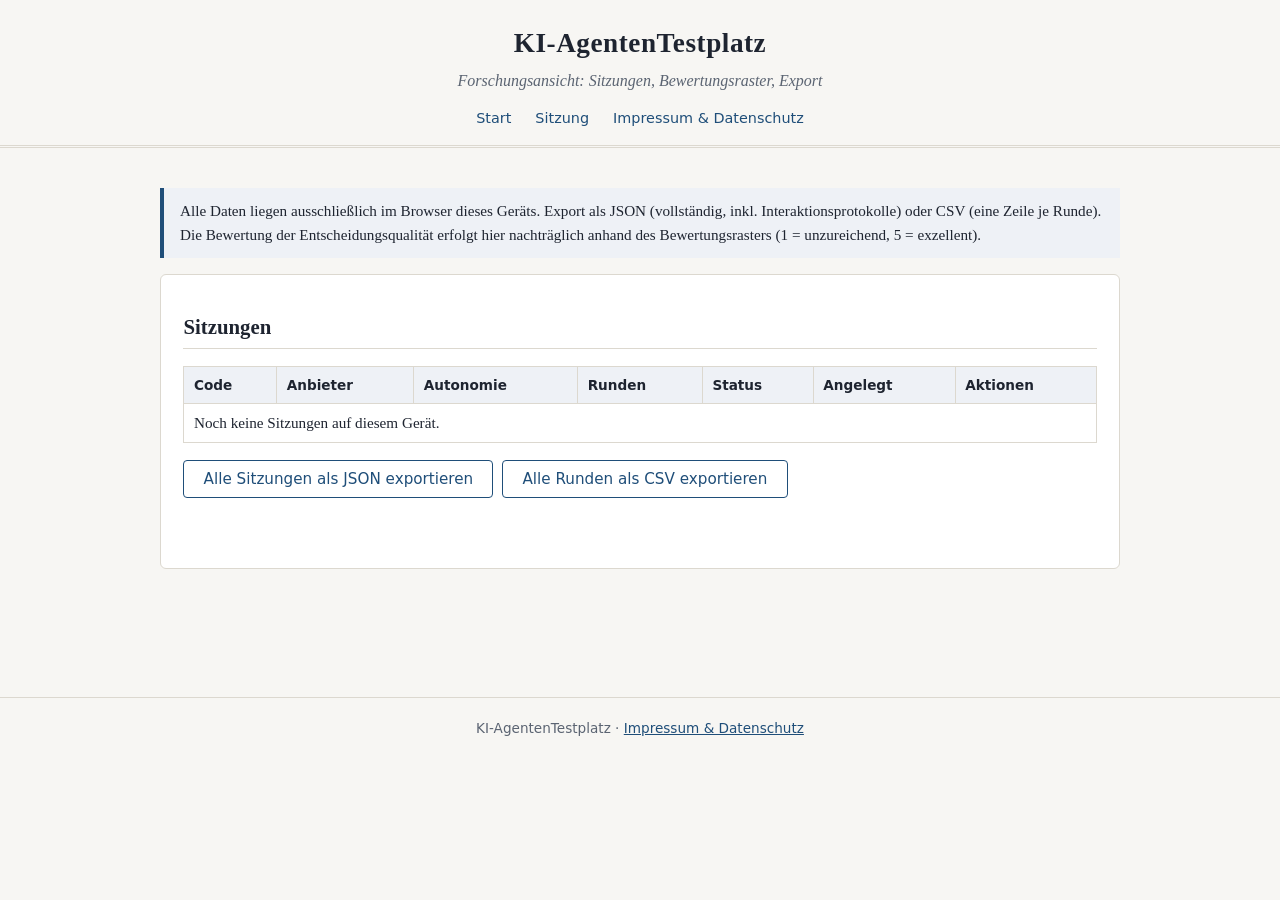
==== admin.html @ 7c327b58 "Agentische Testbench: MVRP-Erstfassung (Module 0-6) Umsetzung des Arbeitspapiers "Experimentelle Unt" ====
<!DOCTYPE html>
<html lang="de">
<head>
  <meta charset="utf-8">
  <meta name="viewport" content="width=device-width, initial-scale=1">
  <title>Forschungsansicht — KI-AgentenTestplatz</title>
  <link rel="stylesheet" href="css/style.css">
</head>
<body>
  <header class="site">
    <h1>KI-AgentenTestplatz</h1>
    <div class="untertitel">Forschungsansicht: Sitzungen, Bewertungsraster, Export</div>
    <nav class="haupt">
      <a href="index.html">Start</a>
      <a href="study.html">Sitzung</a>
      <a href="legal.html">Impressum &amp; Datenschutz</a>
    </nav>
  </header>

  <main>
    <div class="hinweis">
      Alle Daten liegen ausschließlich im Browser dieses Geräts. Export als JSON
      (vollständig, inkl. Interaktionsprotokolle) oder CSV (eine Zeile je Runde).
      Die Bewertung der Entscheidungsqualität erfolgt hier nachträglich anhand des
      Bewertungsrasters (1&nbsp;=&nbsp;unzureichend, 5&nbsp;=&nbsp;exzellent).
    </div>

    <section class="panel">
      <h2>Sitzungen</h2>
      <table id="sessionTabelle">
        <thead>
          <tr><th>Code</th><th>Anbieter</th><th>Autonomie</th><th>Runden</th><th>Status</th><th>Angelegt</th><th>Aktionen</th></tr>
        </thead>
        <tbody></tbody>
      </table>
      <button id="btnExportAllJson" class="sekundaer">Alle Sitzungen als JSON exportieren</button>
      <button id="btnExportAllCsv" class="sekundaer">Alle Runden als CSV exportieren</button>
      <p class="status" id="listStatus"></p>
    </section>

    <section id="detail" class="verborgen">
      <h2 id="detailTitel"></h2>
      <div id="detailInhalt"></div>
    </section>
  </main>

  <footer class="site">
    KI-AgentenTestplatz · <a href="legal.html">Impressum &amp; Datenschutz</a>
  </footer>

  <script src="js/tasks-data.js"></script>
  <script src="js/store.js"></script>
  <script src="js/engine.js"></script>
  <script src="js/surveys.js"></script>
  <script src="js/admin.js"></script>
</body>
</html>
---- css/style.css ----
/* KI-AgentenTestplatz — Gestaltung. Systemschriften, keine Fremdressourcen. */

:root {
  --bg: #f7f6f3;
  --panel: #ffffff;
  --ink: #1e2430;
  --muted: #5b6472;
  --line: #dcd8cf;
  --accent: #1f4e79;
  --accent-ink: #ffffff;
  --soft: #eef1f6;
  --good: #2e6e46;
  --warn: #9a6b1f;
  --bad: #a13a2f;
  --agent: #f0ede5;
  --human: #e3ecf5;
}

@media (prefers-color-scheme: dark) {
  :root {
    --bg: #16181d;
    --panel: #1f232b;
    --ink: #e8e6e1;
    --muted: #a3a89f;
    --line: #363b45;
    --accent: #7aa7d4;
    --accent-ink: #10141a;
    --soft: #262b34;
    --agent: #2a2e28;
    --human: #232c36;
  }
}

* { box-sizing: border-box; }

body {
  margin: 0;
  background: var(--bg);
  color: var(--ink);
  font-family: Georgia, "Times New Roman", serif;
  line-height: 1.55;
  font-size: 16px;
}

header.site {
  border-bottom: 3px double var(--line);
  padding: 1.4rem 1rem 1rem;
  text-align: center;
}

header.site h1 {
  margin: 0;
  font-size: 1.7rem;
  letter-spacing: 0.02em;
}

header.site .untertitel {
  color: var(--muted);
  font-style: italic;
  margin-top: 0.3rem;
}

nav.haupt {
  display: flex;
  justify-content: center;
  gap: 1.5rem;
  flex-wrap: wrap;
  margin-top: 0.8rem;
  font-family: system-ui, -apple-system, "Segoe UI", sans-serif;
  font-size: 0.9rem;
}

nav.haupt a { color: var(--accent); text-decoration: none; }
nav.haupt a:hover { text-decoration: underline; }

main {
  max-width: 62rem;
  margin: 0 auto;
  padding: 1.5rem 1rem 4rem;
}

h2 { font-size: 1.3rem; border-bottom: 1px solid var(--line); padding-bottom: 0.3rem; }
h3 { font-size: 1.1rem; }

.panel {
  background: var(--panel);
  border: 1px solid var(--line);
  border-radius: 6px;
  padding: 1.2rem 1.4rem;
  margin: 1rem 0;
}

.hinweis {
  background: var(--soft);
  border-left: 4px solid var(--accent);
  padding: 0.7rem 1rem;
  margin: 1rem 0;
  font-size: 0.95rem;
}

.warnung { border-left-color: var(--warn); }

table { border-collapse: collapse; width: 100%; margin: 0.8rem 0; }
th, td { border: 1px solid var(--line); padding: 0.45rem 0.6rem; text-align: left; vertical-align: top; }
th { background: var(--soft); font-family: system-ui, sans-serif; font-size: 0.85rem; }
td { font-size: 0.95rem; }

label { display: block; margin: 0.6rem 0 0.2rem; font-family: system-ui, sans-serif; font-size: 0.9rem; }

input[type="text"], input[type="number"], select, textarea {
  width: 100%;
  padding: 0.5rem 0.6rem;
  border: 1px solid var(--line);
  border-radius: 4px;
  background: var(--panel);
  color: var(--ink);
  font-family: inherit;
  font-size: 0.95rem;
}

textarea { min-height: 8rem; resize: vertical; }

button {
  font-family: system-ui, sans-serif;
  font-size: 0.95rem;
  padding: 0.55rem 1.2rem;
  border: 1px solid var(--accent);
  border-radius: 4px;
  background: var(--accent);
  color: var(--accent-ink);
  cursor: pointer;
  margin: 0.3rem 0.3rem 0.3rem 0;
}

button:hover { filter: brightness(1.1); }
button:disabled { opacity: 0.5; cursor: default; }

button.sekundaer {
  background: transparent;
  color: var(--accent);
}

button.gefahr { background: var(--bad); border-color: var(--bad); color: #fff; }

.kpi-leiste {
  display: flex;
  gap: 1rem;
  flex-wrap: wrap;
  font-family: system-ui, sans-serif;
  font-size: 0.9rem;
}

.kpi {
  background: var(--soft);
  border: 1px solid var(--line);
  border-radius: 4px;
  padding: 0.4rem 0.9rem;
}

.kpi b { font-size: 1.1rem; }

.meta-leiste {
  font-family: system-ui, sans-serif;
  font-size: 0.85rem;
  color: var(--muted);
  display: flex;
  gap: 1.2rem;
  flex-wrap: wrap;
  margin-bottom: 0.6rem;
}

/* Chat */
.chatlog {
  border: 1px solid var(--line);
  border-radius: 6px;
  background: var(--panel);
  max-height: 26rem;
  overflow-y: auto;
  padding: 0.8rem;
  margin: 0.8rem 0;
}

.msg {
  margin: 0.5rem 0;
  padding: 0.6rem 0.9rem;
  border-radius: 6px;
  white-space: pre-wrap;
  font-size: 0.95rem;
}

.msg.human { background: var(--human); margin-left: 2rem; }
.msg.agent { background: var(--agent); margin-right: 2rem; }

.msg .wer {
  font-family: system-ui, sans-serif;
  font-size: 0.75rem;
  color: var(--muted);
  display: block;
  margin-bottom: 0.25rem;
}

.chat-steuer { display: flex; gap: 0.5rem; align-items: flex-end; flex-wrap: wrap; }
.chat-steuer textarea { flex: 1 1 20rem; min-height: 4rem; }
.chat-steuer .rollenwahl { flex: 0 0 auto; }

.status {
  font-family: system-ui, sans-serif;
  font-size: 0.85rem;
  color: var(--muted);
  min-height: 1.2rem;
}

.fehler { color: var(--bad); }
.erfolg { color: var(--good); }

/* Fragebögen */
.likert { display: flex; gap: 0.7rem; align-items: center; flex-wrap: wrap; margin: 0.2rem 0 0.8rem; font-family: system-ui, sans-serif; font-size: 0.85rem; }
.likert label { display: inline-flex; align-items: center; gap: 0.25rem; margin: 0; }
.frage { margin-top: 0.9rem; }
.frage .text { font-size: 0.98rem; }

input[type="range"] { width: 100%; }
.range-wert { font-family: system-ui, sans-serif; font-size: 0.85rem; color: var(--muted); }

/* Karten auf der Startseite */
.karten { display: grid; grid-template-columns: repeat(auto-fit, minmax(16rem, 1fr)); gap: 1rem; }
.karte { background: var(--panel); border: 1px solid var(--line); border-radius: 6px; padding: 1rem 1.2rem; }
.karte h3 { margin-top: 0; }
.karte .tag { font-family: system-ui, sans-serif; font-size: 0.75rem; color: var(--muted); text-transform: uppercase; letter-spacing: 0.05em; }

footer.site {
  border-top: 1px solid var(--line);
  margin-top: 3rem;
  padding: 1.2rem 1rem 2rem;
  text-align: center;
  font-size: 0.85rem;
  color: var(--muted);
  font-family: system-ui, sans-serif;
}

footer.site a { color: var(--accent); }

.verborgen { display: none !important; }

.fortschritt {
  font-family: system-ui, sans-serif;
  font-size: 0.85rem;
  color: var(--muted);
  text-align: right;
}

@media (max-width: 480px) {
  .msg.human { margin-left: 0.5rem; }
  .msg.agent { margin-right: 0.5rem; }
}
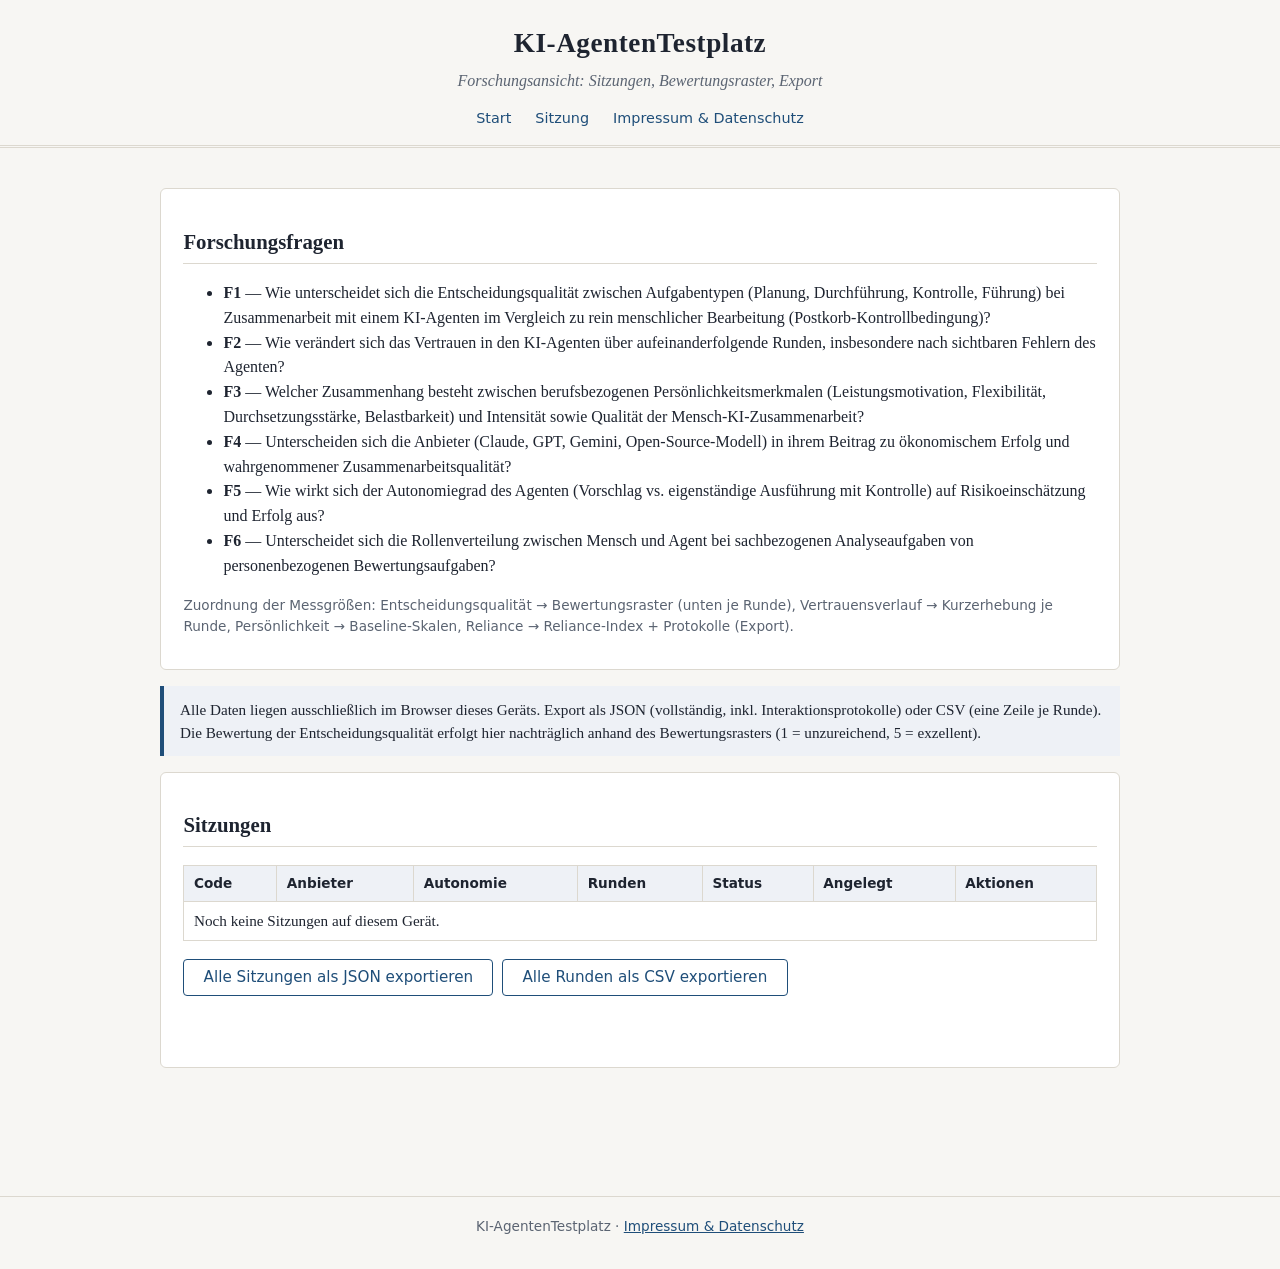
==== commit 3319755f: "Volltext-Module, Forschungsfragen in Forschungsansicht, Open-Source-Option, Postkorb-Kontrollbedingu" ====
--- a/admin.html
+++ b/admin.html
@@ -18,6 +18,30 @@
   </header>
 
   <main>
+    <section class="panel">
+      <h2>Forschungsfragen</h2>
+      <ul>
+        <li><strong>F1</strong> — Wie unterscheidet sich die Entscheidungsqualität zwischen
+          Aufgabentypen (Planung, Durchführung, Kontrolle, Führung) bei Zusammenarbeit mit einem
+          KI-Agenten im Vergleich zu rein menschlicher Bearbeitung (Postkorb-Kontrollbedingung)?</li>
+        <li><strong>F2</strong> — Wie verändert sich das Vertrauen in den KI-Agenten über
+          aufeinanderfolgende Runden, insbesondere nach sichtbaren Fehlern des Agenten?</li>
+        <li><strong>F3</strong> — Welcher Zusammenhang besteht zwischen berufsbezogenen
+          Persönlichkeitsmerkmalen (Leistungsmotivation, Flexibilität, Durchsetzungsstärke,
+          Belastbarkeit) und Intensität sowie Qualität der Mensch-KI-Zusammenarbeit?</li>
+        <li><strong>F4</strong> — Unterscheiden sich die Anbieter (Claude, GPT, Gemini,
+          Open-Source-Modell) in ihrem Beitrag zu ökonomischem Erfolg und wahrgenommener
+          Zusammenarbeitsqualität?</li>
+        <li><strong>F5</strong> — Wie wirkt sich der Autonomiegrad des Agenten (Vorschlag vs.
+          eigenständige Ausführung mit Kontrolle) auf Risikoeinschätzung und Erfolg aus?</li>
+        <li><strong>F6</strong> — Unterscheidet sich die Rollenverteilung zwischen Mensch und
+          Agent bei sachbezogenen Analyseaufgaben von personenbezogenen Bewertungsaufgaben?</li>
+      </ul>
+      <p class="status">Zuordnung der Messgrößen: Entscheidungsqualität → Bewertungsraster
+        (unten je Runde), Vertrauensverlauf → Kurzerhebung je Runde, Persönlichkeit →
+        Baseline-Skalen, Reliance → Reliance-Index + Protokolle (Export).</p>
+    </section>
+
     <div class="hinweis">
       Alle Daten liegen ausschließlich im Browser dieses Geräts. Export als JSON
       (vollständig, inkl. Interaktionsprotokolle) oder CSV (eine Zeile je Runde).
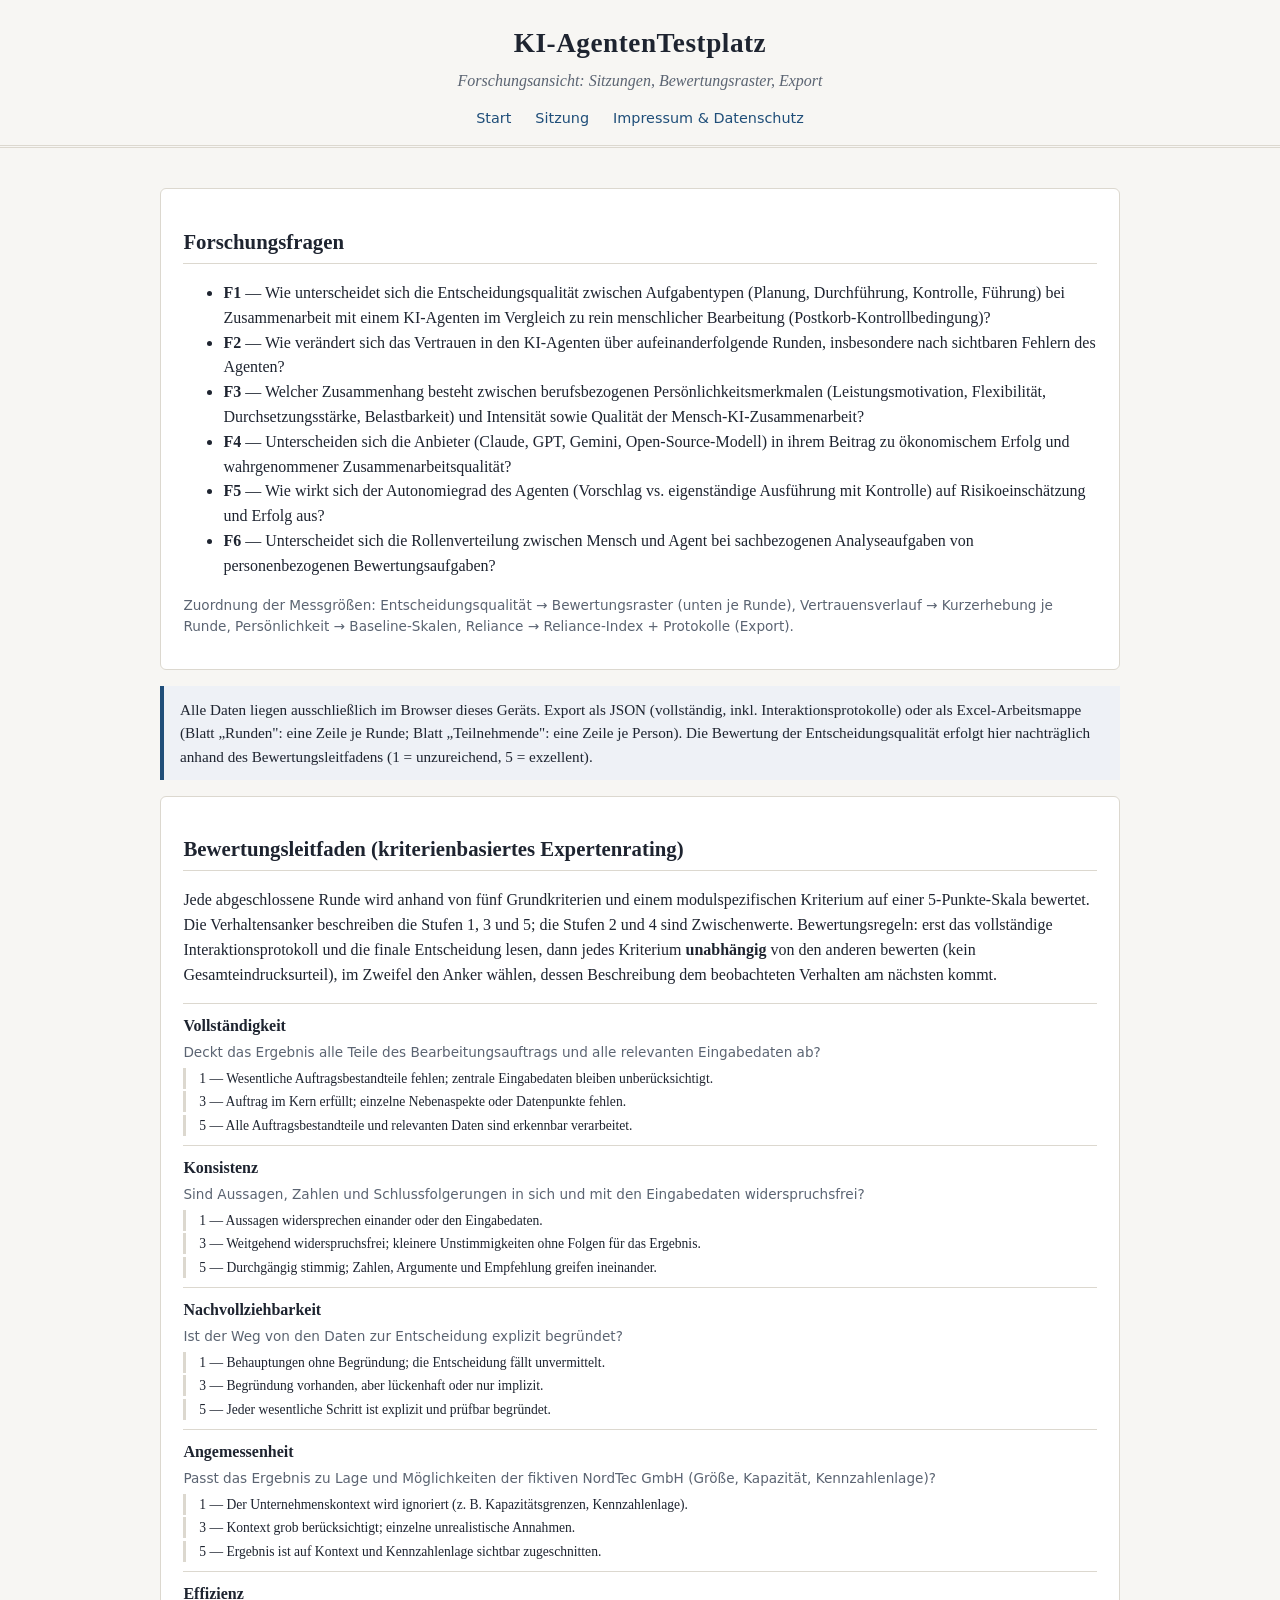
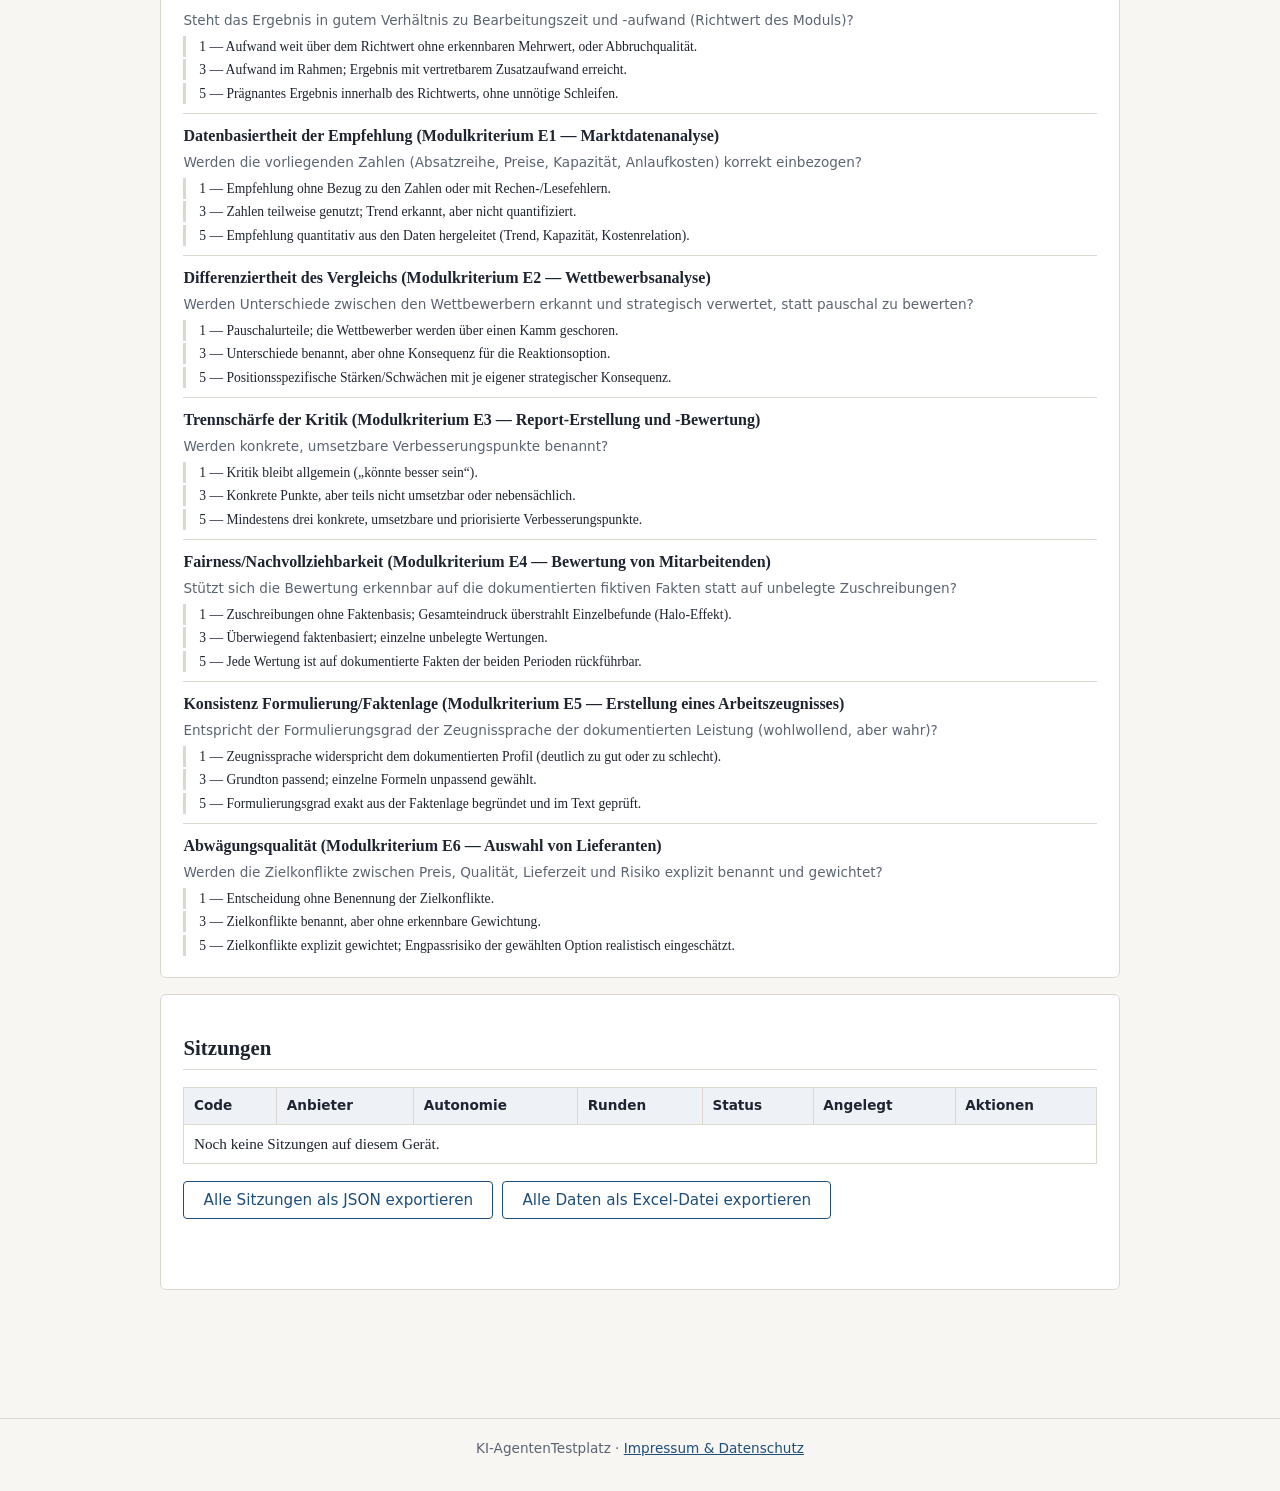
==== commit 96d457e7: "Excel-Export statt CSV; verhaltensverankerter Bewertungsleitfaden - js/xlsx-export.js: abhaengigkeit" ====
--- a/admin.html
+++ b/admin.html
@@ -44,10 +44,23 @@
 
     <div class="hinweis">
       Alle Daten liegen ausschließlich im Browser dieses Geräts. Export als JSON
-      (vollständig, inkl. Interaktionsprotokolle) oder CSV (eine Zeile je Runde).
+      (vollständig, inkl. Interaktionsprotokolle) oder als Excel-Arbeitsmappe
+      (Blatt „Runden": eine Zeile je Runde; Blatt „Teilnehmende": eine Zeile je Person).
       Die Bewertung der Entscheidungsqualität erfolgt hier nachträglich anhand des
-      Bewertungsrasters (1&nbsp;=&nbsp;unzureichend, 5&nbsp;=&nbsp;exzellent).
+      Bewertungsleitfadens (1&nbsp;=&nbsp;unzureichend, 5&nbsp;=&nbsp;exzellent).
     </div>
+
+    <section class="panel">
+      <h2>Bewertungsleitfaden (kriterienbasiertes Expertenrating)</h2>
+      <p>Jede abgeschlossene Runde wird anhand von fünf Grundkriterien und einem
+        modulspezifischen Kriterium auf einer 5-Punkte-Skala bewertet. Die
+        Verhaltensanker beschreiben die Stufen 1, 3 und 5; die Stufen 2 und 4 sind
+        Zwischenwerte. Bewertungsregeln: erst das vollständige Interaktionsprotokoll
+        und die finale Entscheidung lesen, dann jedes Kriterium <strong>unabhängig</strong>
+        von den anderen bewerten (kein Gesamteindrucksurteil), im Zweifel den Anker
+        wählen, dessen Beschreibung dem beobachteten Verhalten am nächsten kommt.</p>
+      <div id="leitfaden"></div>
+    </section>
 
     <section class="panel">
       <h2>Sitzungen</h2>
@@ -58,7 +71,7 @@
         <tbody></tbody>
       </table>
       <button id="btnExportAllJson" class="sekundaer">Alle Sitzungen als JSON exportieren</button>
-      <button id="btnExportAllCsv" class="sekundaer">Alle Runden als CSV exportieren</button>
+      <button id="btnExportAllXlsx" class="sekundaer">Alle Daten als Excel-Datei exportieren</button>
       <p class="status" id="listStatus"></p>
     </section>
 
@@ -76,6 +89,7 @@
   <script src="js/store.js"></script>
   <script src="js/engine.js"></script>
   <script src="js/surveys.js"></script>
+  <script src="js/xlsx-export.js"></script>
   <script src="js/admin.js"></script>
 </body>
 </html>
--- a/css/style.css
+++ b/css/style.css
@@ -242,6 +242,27 @@
 
 .verborgen { display: none !important; }
 
+/* Bewertungsleitfaden / kriterienbasiertes Rating */
+.kriterium {
+  border-top: 1px solid var(--line);
+  padding-top: 0.6rem;
+  margin-top: 0.6rem;
+}
+.kriterium h3 { margin: 0 0 0.2rem; font-size: 1rem; }
+.krit-def {
+  font-family: system-ui, sans-serif;
+  font-size: 0.85rem;
+  color: var(--muted);
+  margin: 0.1rem 0 0.3rem;
+}
+.krit-anker {
+  font-size: 0.85rem;
+  margin: 0.15rem 0;
+  padding-left: 0.8rem;
+  border-left: 3px solid var(--line);
+}
+.kriterium select { max-width: 8rem; }
+
 .fortschritt {
   font-family: system-ui, sans-serif;
   font-size: 0.85rem;
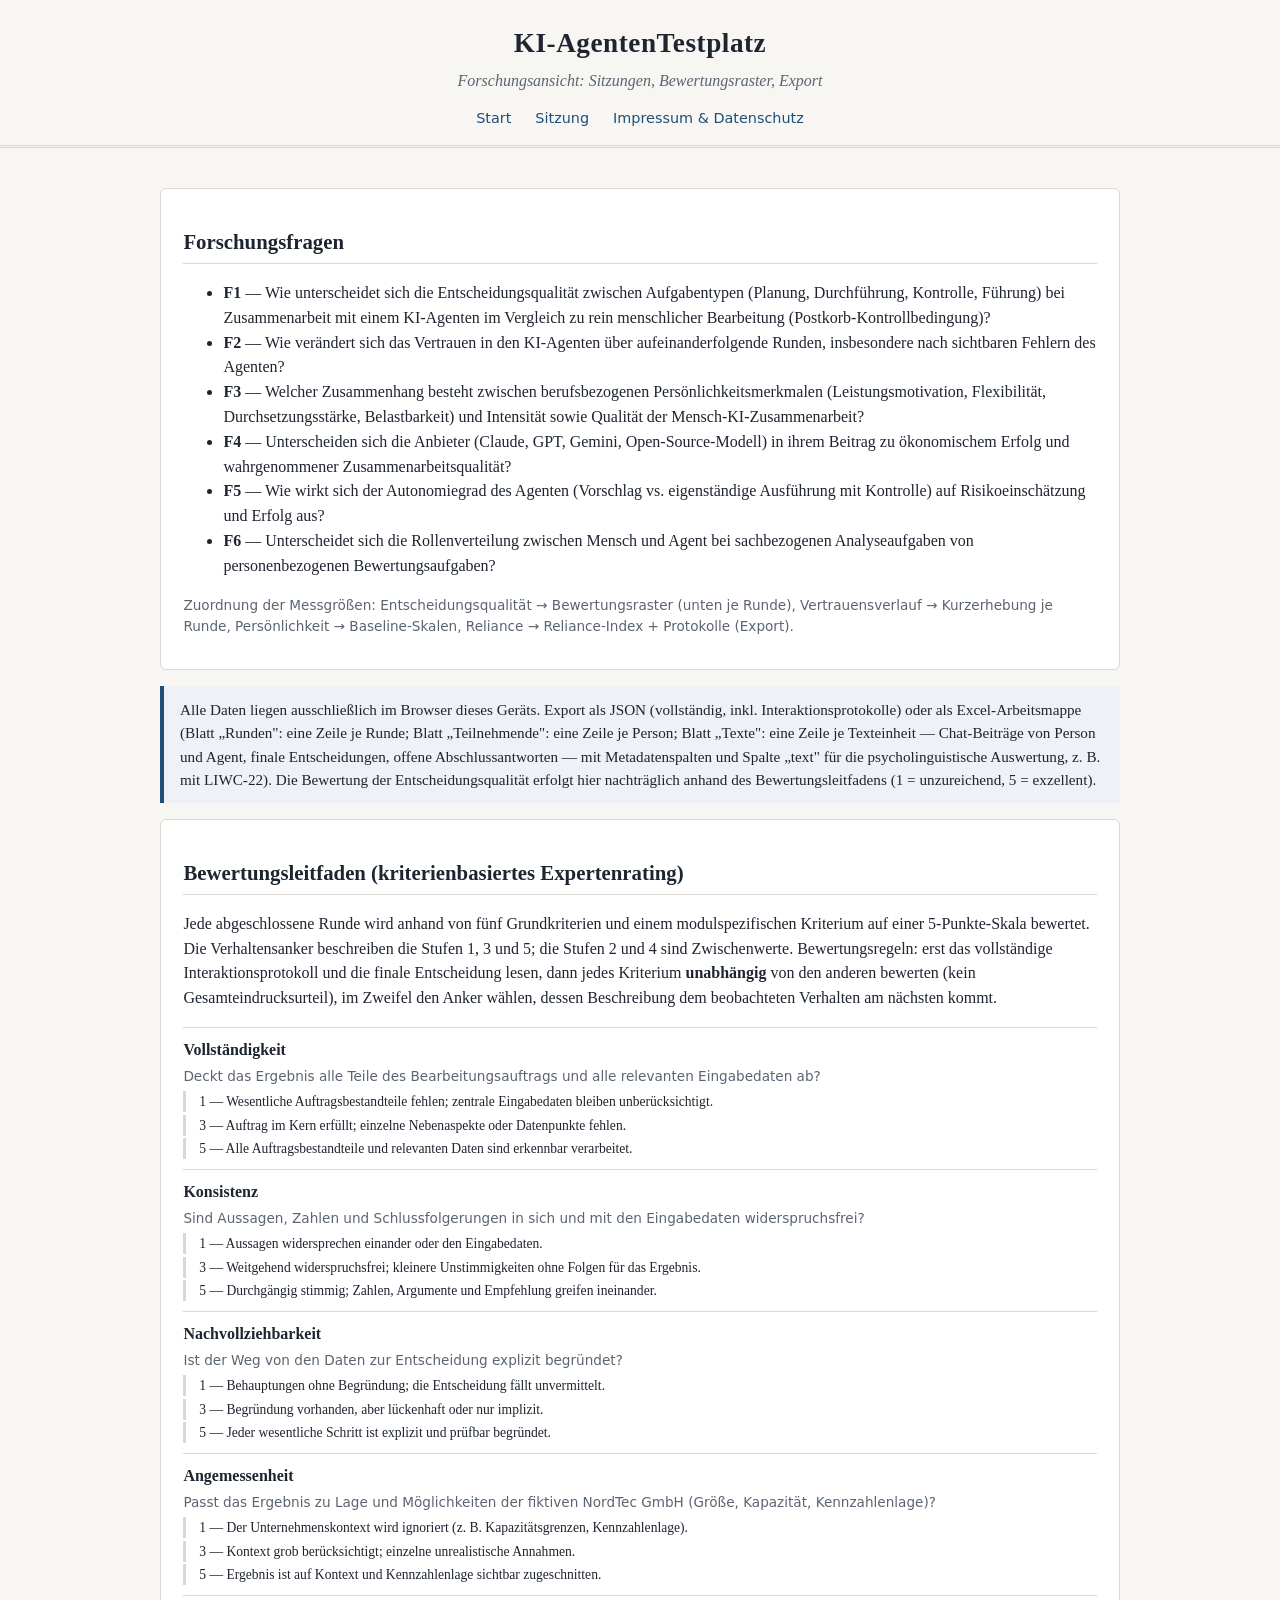
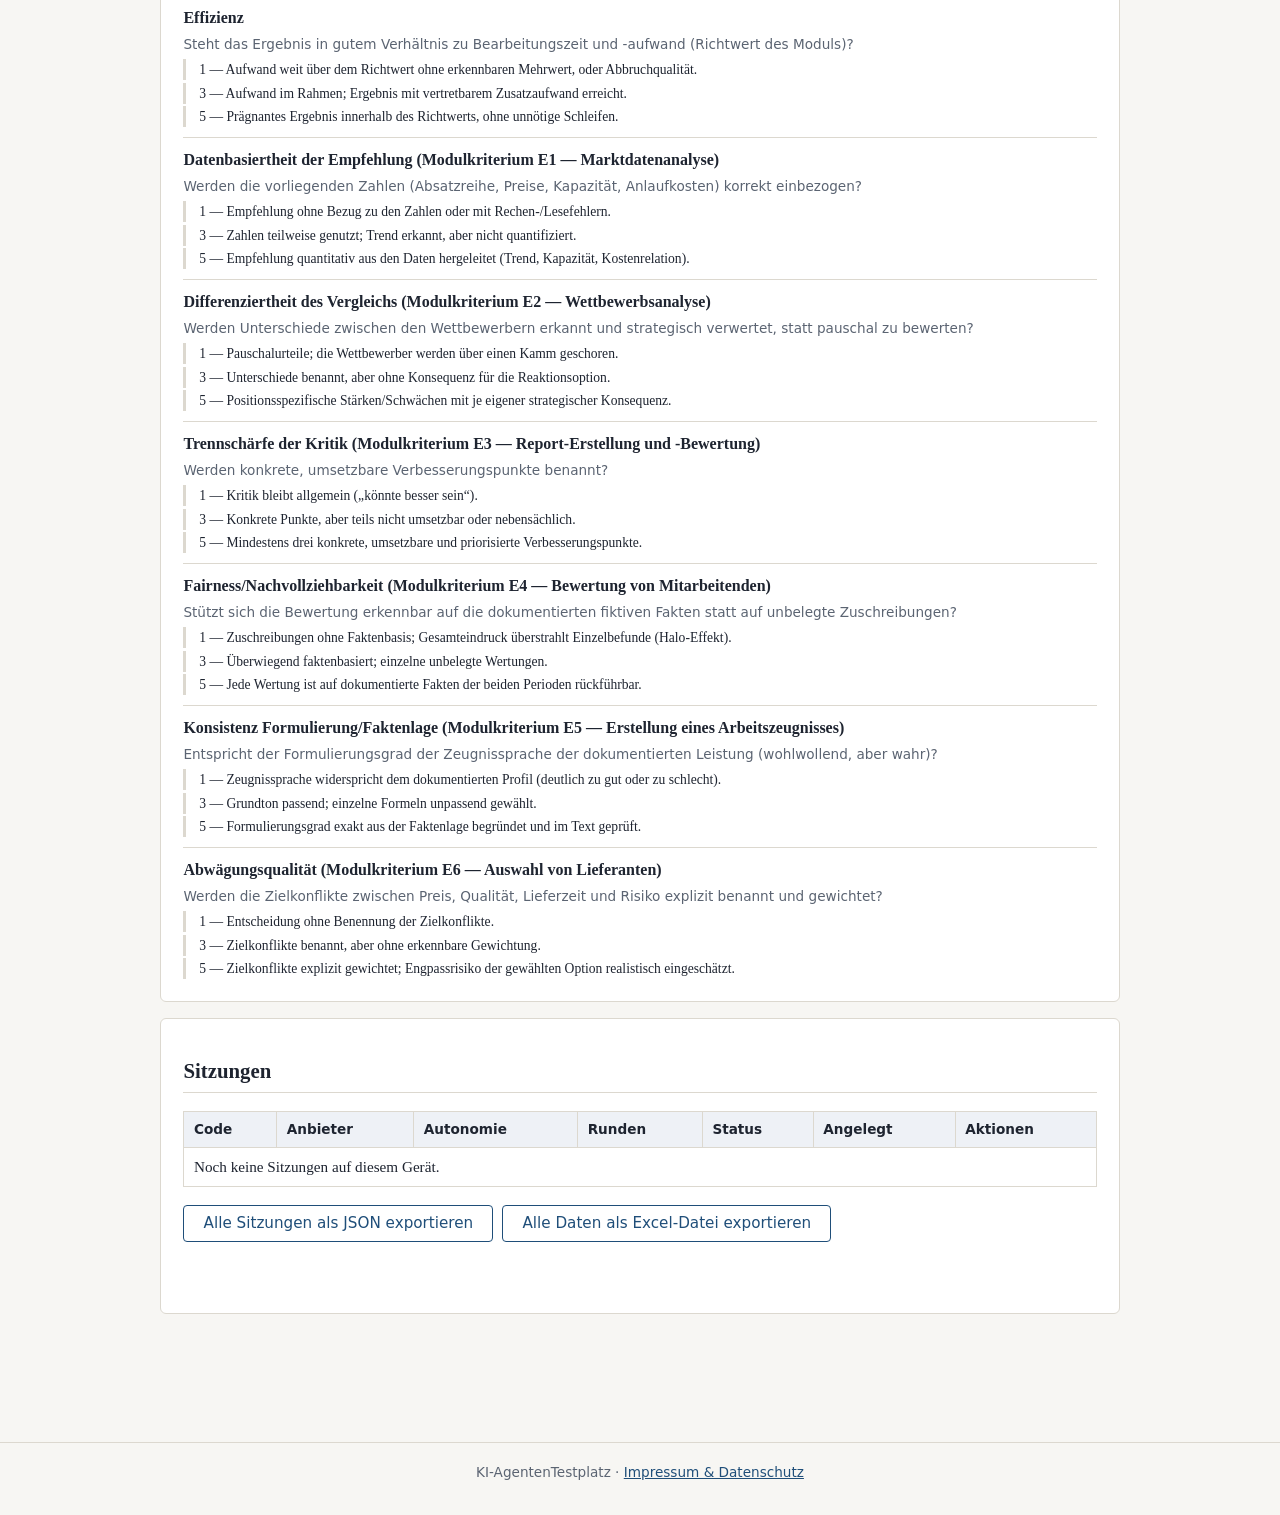
==== commit 923b7f96: "Excel-Export: Blatt 'Texte' fuer psycholinguistische Auswertung (LIWC-22) Eine Zeile je Texteinheit:" ====
--- a/admin.html
+++ b/admin.html
@@ -45,7 +45,10 @@
     <div class="hinweis">
       Alle Daten liegen ausschließlich im Browser dieses Geräts. Export als JSON
       (vollständig, inkl. Interaktionsprotokolle) oder als Excel-Arbeitsmappe
-      (Blatt „Runden": eine Zeile je Runde; Blatt „Teilnehmende": eine Zeile je Person).
+      (Blatt „Runden": eine Zeile je Runde; Blatt „Teilnehmende": eine Zeile je Person;
+      Blatt „Texte": eine Zeile je Texteinheit — Chat-Beiträge von Person und Agent,
+      finale Entscheidungen, offene Abschlussantworten — mit Metadatenspalten und
+      Spalte „text" für die psycholinguistische Auswertung, z.&nbsp;B. mit LIWC-22).
       Die Bewertung der Entscheidungsqualität erfolgt hier nachträglich anhand des
       Bewertungsleitfadens (1&nbsp;=&nbsp;unzureichend, 5&nbsp;=&nbsp;exzellent).
     </div>
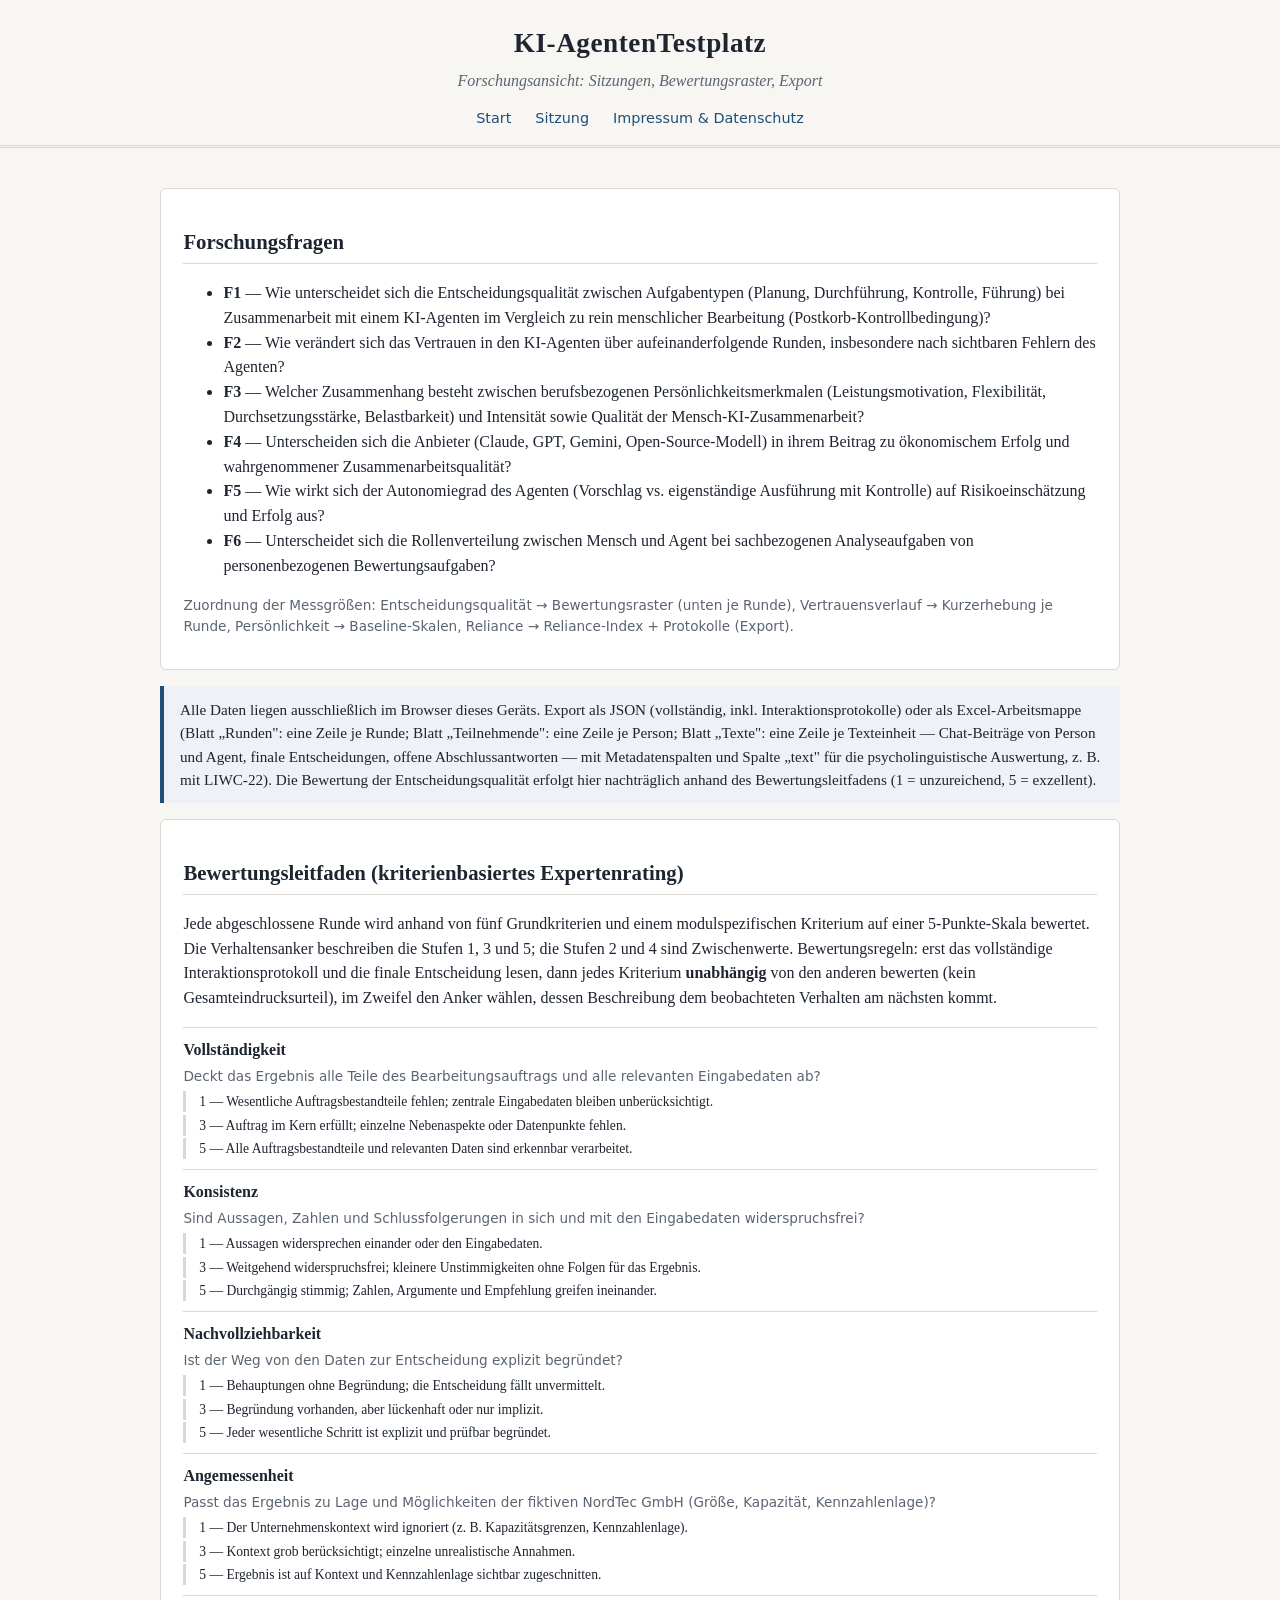
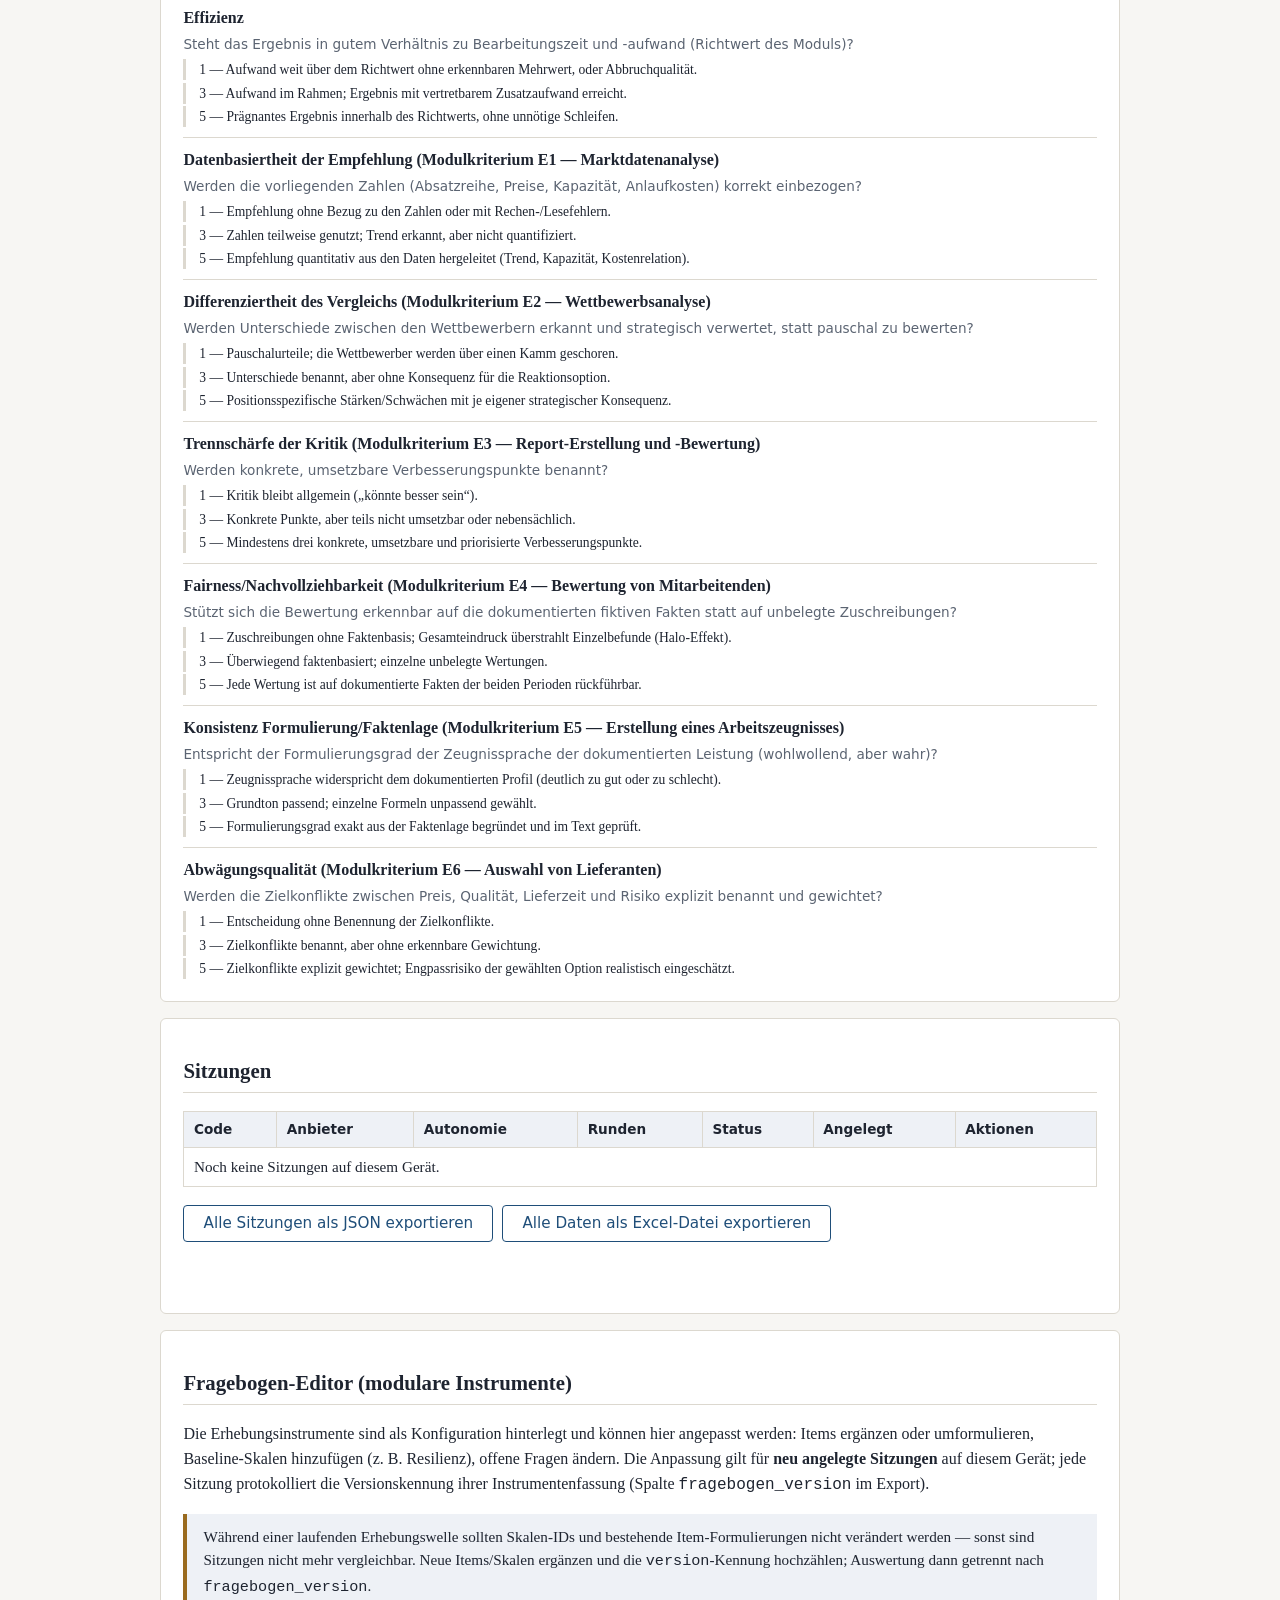
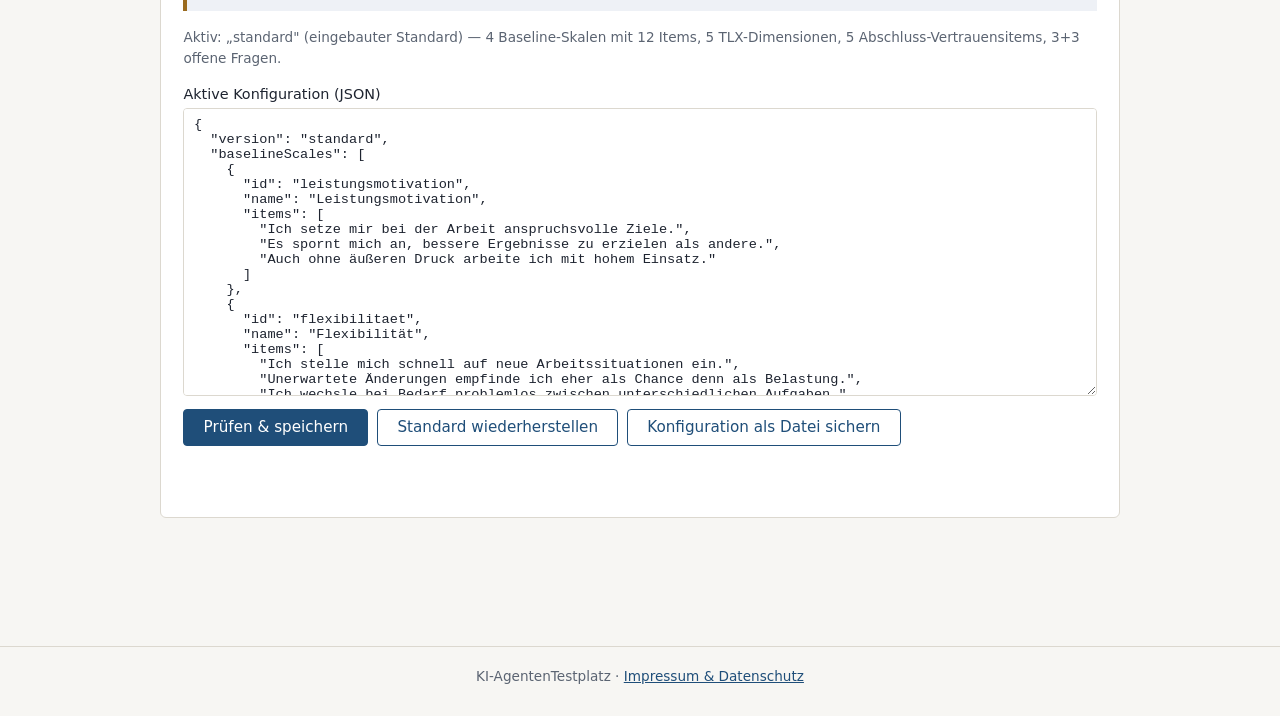
==== commit e6660da2: "Modulare Fragebogen: Editor in der Forschungsansicht, Versionskennung je Sitzung - surveys.js: Instr" ====
--- a/admin.html
+++ b/admin.html
@@ -78,6 +78,29 @@
       <p class="status" id="listStatus"></p>
     </section>
 
+    <section class="panel">
+      <h2>Fragebogen-Editor (modulare Instrumente)</h2>
+      <p>Die Erhebungsinstrumente sind als Konfiguration hinterlegt und können hier
+        angepasst werden: Items ergänzen oder umformulieren, Baseline-Skalen hinzufügen
+        (z.&nbsp;B. Resilienz), offene Fragen ändern. Die Anpassung gilt für
+        <strong>neu angelegte Sitzungen</strong> auf diesem Gerät; jede Sitzung
+        protokolliert die Versionskennung ihrer Instrumentenfassung
+        (Spalte <code>fragebogen_version</code> im Export).</p>
+      <div class="hinweis warnung">
+        Während einer laufenden Erhebungswelle sollten Skalen-IDs und bestehende
+        Item-Formulierungen nicht verändert werden — sonst sind Sitzungen nicht mehr
+        vergleichbar. Neue Items/Skalen ergänzen und die <code>version</code>-Kennung
+        hochzählen; Auswertung dann getrennt nach <code>fragebogen_version</code>.
+      </div>
+      <p class="status" id="surveysStatusZeile"></p>
+      <label for="surveysEditor">Aktive Konfiguration (JSON)</label>
+      <textarea id="surveysEditor" spellcheck="false"></textarea>
+      <button id="btnSurveysSave">Prüfen &amp; speichern</button>
+      <button id="btnSurveysReset" class="sekundaer">Standard wiederherstellen</button>
+      <button id="btnSurveysExport" class="sekundaer">Konfiguration als Datei sichern</button>
+      <p class="status" id="surveysStatus"></p>
+    </section>
+
     <section id="detail" class="verborgen">
       <h2 id="detailTitel"></h2>
       <div id="detailInhalt"></div>
--- a/css/style.css
+++ b/css/style.css
@@ -263,6 +263,13 @@
 }
 .kriterium select { max-width: 8rem; }
 
+#surveysEditor {
+  min-height: 18rem;
+  font-family: Consolas, "Courier New", monospace;
+  font-size: 0.85rem;
+  white-space: pre;
+}
+
 .fortschritt {
   font-family: system-ui, sans-serif;
   font-size: 0.85rem;
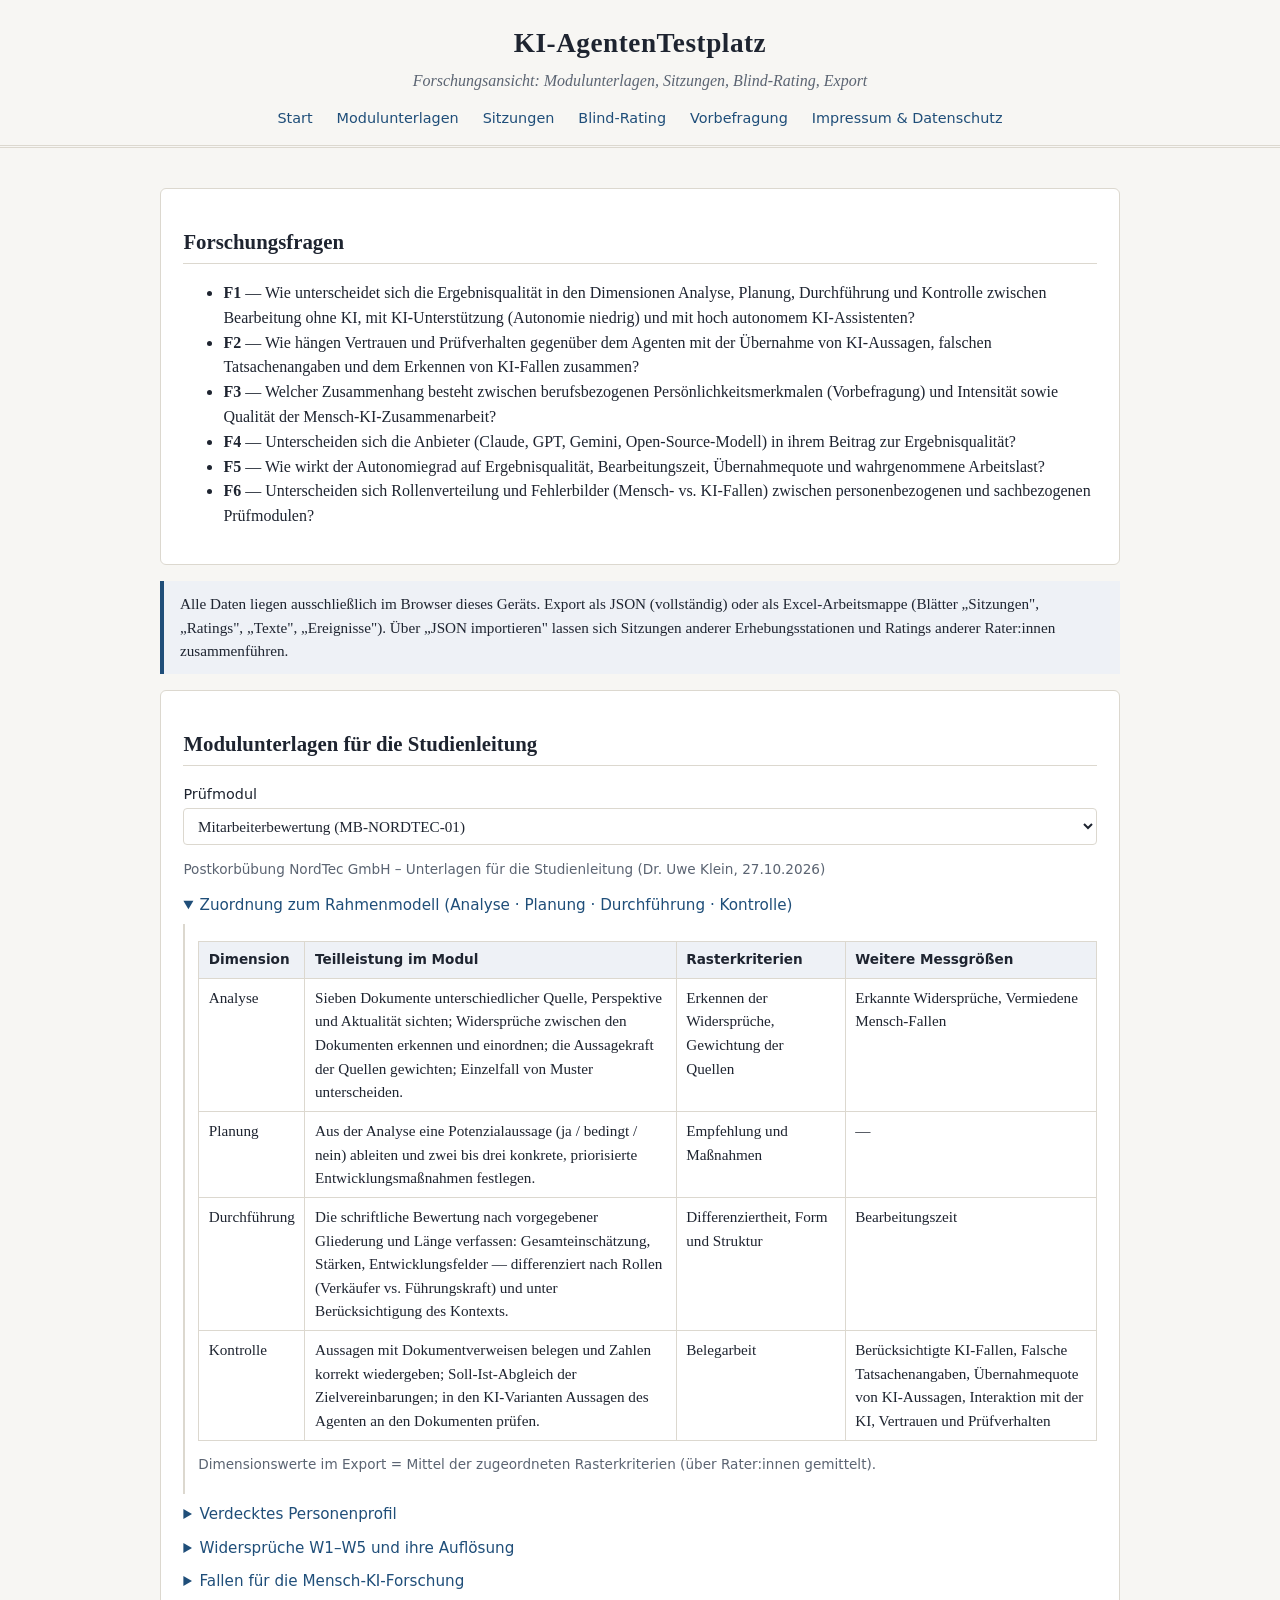
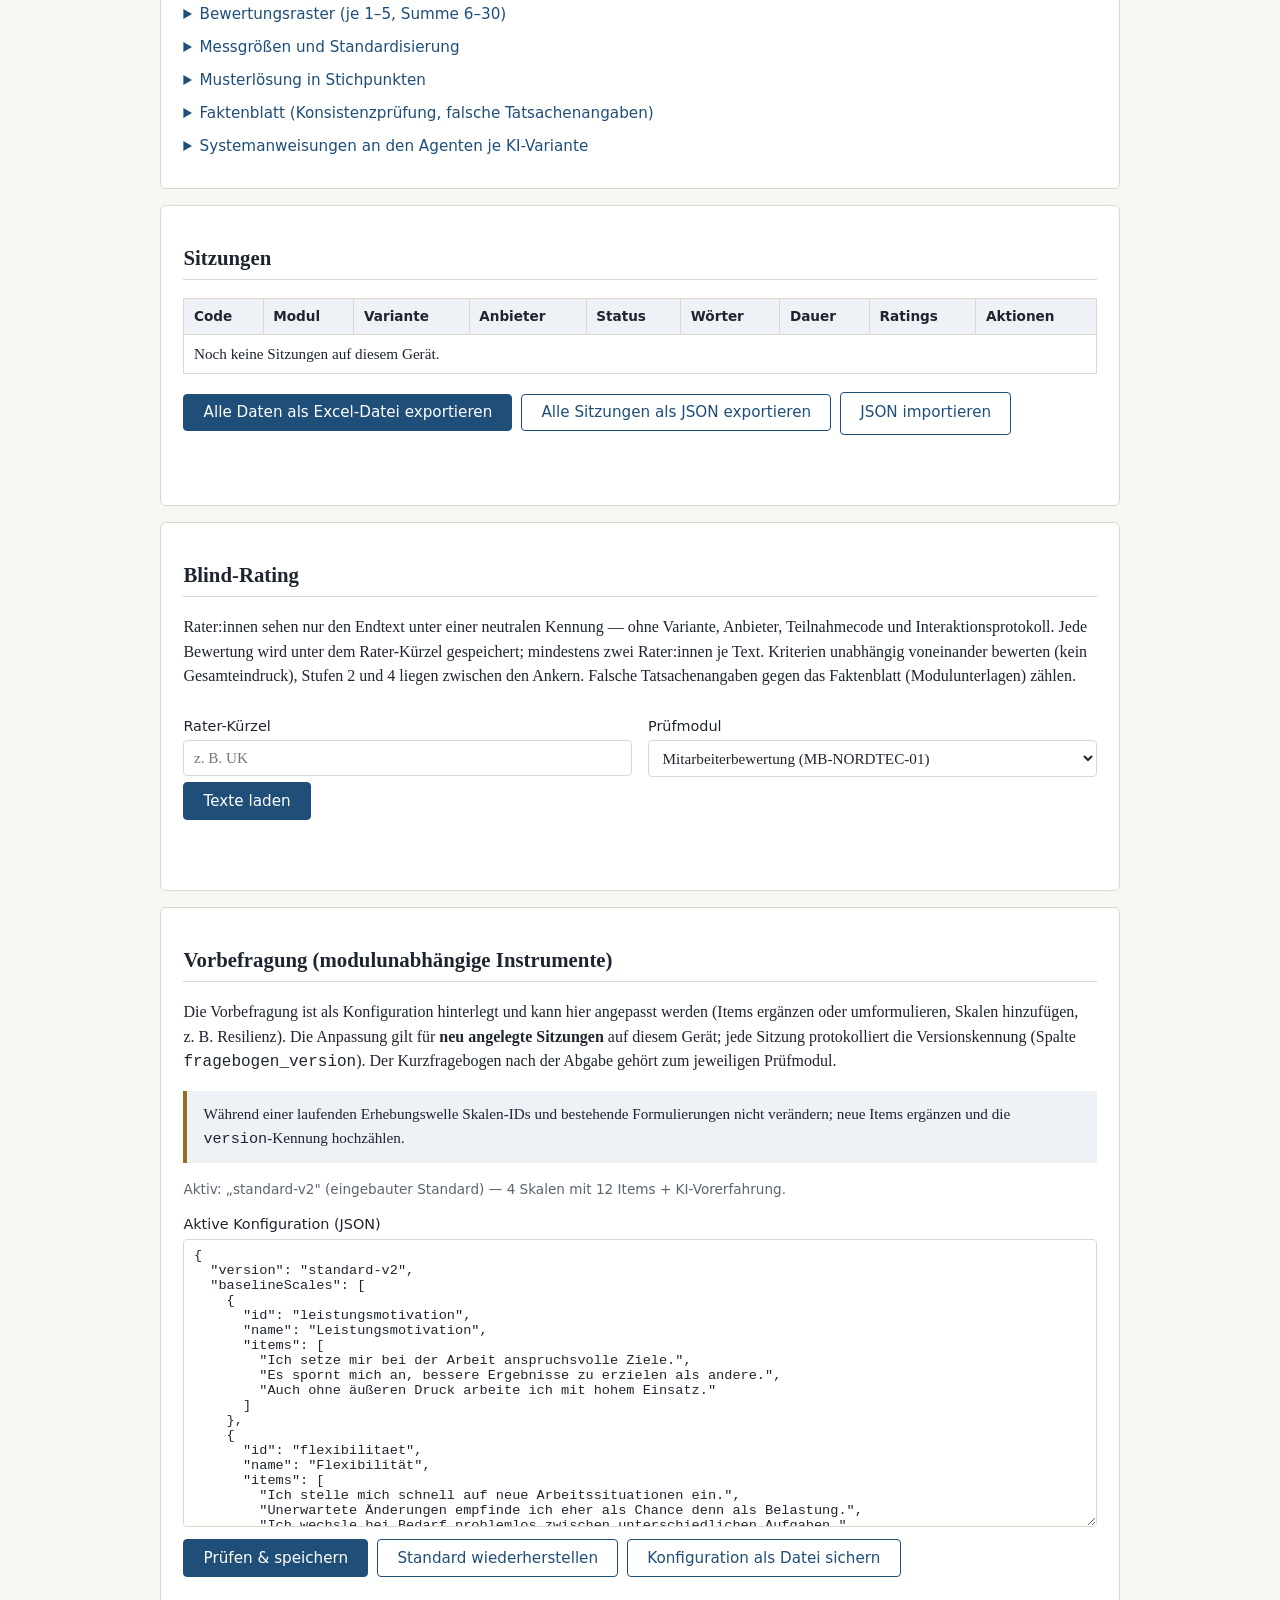
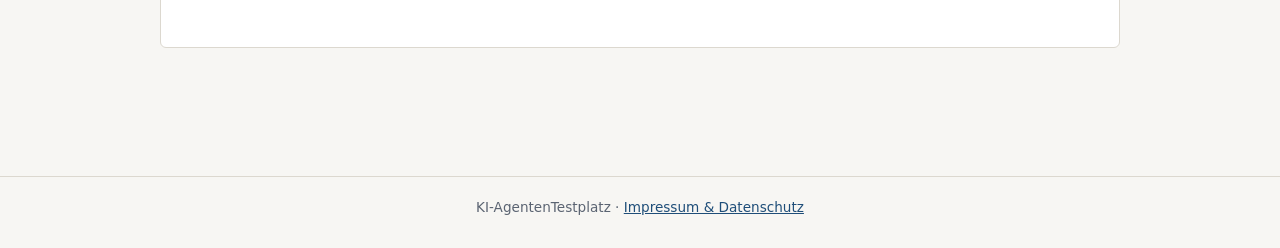
==== commit d7cf3f32: "Modulare Fassung: Prüfmodule statt E1–E6, erstes Modul Mitarbeiterbewertung - E1–E6, Rundenmaschine " ====
--- a/admin.html
+++ b/admin.html
@@ -9,10 +9,13 @@
 <body>
   <header class="site">
     <h1>KI-AgentenTestplatz</h1>
-    <div class="untertitel">Forschungsansicht: Sitzungen, Bewertungsraster, Export</div>
+    <div class="untertitel">Forschungsansicht: Modulunterlagen, Sitzungen, Blind-Rating, Export</div>
     <nav class="haupt">
       <a href="index.html">Start</a>
-      <a href="study.html">Sitzung</a>
+      <a href="#unterlagen">Modulunterlagen</a>
+      <a href="#sitzungen">Sitzungen</a>
+      <a href="#rating">Blind-Rating</a>
+      <a href="#fragebogen">Vorbefragung</a>
       <a href="legal.html">Impressum &amp; Datenschutz</a>
     </nav>
   </header>
@@ -21,76 +24,92 @@
     <section class="panel">
       <h2>Forschungsfragen</h2>
       <ul>
-        <li><strong>F1</strong> — Wie unterscheidet sich die Entscheidungsqualität zwischen
-          Aufgabentypen (Planung, Durchführung, Kontrolle, Führung) bei Zusammenarbeit mit einem
-          KI-Agenten im Vergleich zu rein menschlicher Bearbeitung (Postkorb-Kontrollbedingung)?</li>
-        <li><strong>F2</strong> — Wie verändert sich das Vertrauen in den KI-Agenten über
-          aufeinanderfolgende Runden, insbesondere nach sichtbaren Fehlern des Agenten?</li>
+        <li><strong>F1</strong> — Wie unterscheidet sich die Ergebnisqualität in den Dimensionen
+          Analyse, Planung, Durchführung und Kontrolle zwischen Bearbeitung ohne KI, mit
+          KI-Unterstützung (Autonomie niedrig) und mit hoch autonomem KI-Assistenten?</li>
+        <li><strong>F2</strong> — Wie hängen Vertrauen und Prüfverhalten gegenüber dem Agenten mit
+          der Übernahme von KI-Aussagen, falschen Tatsachenangaben und dem Erkennen von
+          KI-Fallen zusammen?</li>
         <li><strong>F3</strong> — Welcher Zusammenhang besteht zwischen berufsbezogenen
-          Persönlichkeitsmerkmalen (Leistungsmotivation, Flexibilität, Durchsetzungsstärke,
-          Belastbarkeit) und Intensität sowie Qualität der Mensch-KI-Zusammenarbeit?</li>
+          Persönlichkeitsmerkmalen (Vorbefragung) und Intensität sowie Qualität der
+          Mensch-KI-Zusammenarbeit?</li>
         <li><strong>F4</strong> — Unterscheiden sich die Anbieter (Claude, GPT, Gemini,
-          Open-Source-Modell) in ihrem Beitrag zu ökonomischem Erfolg und wahrgenommener
-          Zusammenarbeitsqualität?</li>
-        <li><strong>F5</strong> — Wie wirkt sich der Autonomiegrad des Agenten (Vorschlag vs.
-          eigenständige Ausführung mit Kontrolle) auf Risikoeinschätzung und Erfolg aus?</li>
-        <li><strong>F6</strong> — Unterscheidet sich die Rollenverteilung zwischen Mensch und
-          Agent bei sachbezogenen Analyseaufgaben von personenbezogenen Bewertungsaufgaben?</li>
+          Open-Source-Modell) in ihrem Beitrag zur Ergebnisqualität?</li>
+        <li><strong>F5</strong> — Wie wirkt der Autonomiegrad auf Ergebnisqualität,
+          Bearbeitungszeit, Übernahmequote und wahrgenommene Arbeitslast?</li>
+        <li><strong>F6</strong> — Unterscheiden sich Rollenverteilung und Fehlerbilder (Mensch-
+          vs. KI-Fallen) zwischen personenbezogenen und sachbezogenen Prüfmodulen?</li>
       </ul>
-      <p class="status">Zuordnung der Messgrößen: Entscheidungsqualität → Bewertungsraster
-        (unten je Runde), Vertrauensverlauf → Kurzerhebung je Runde, Persönlichkeit →
-        Baseline-Skalen, Reliance → Reliance-Index + Protokolle (Export).</p>
     </section>
 
     <div class="hinweis">
-      Alle Daten liegen ausschließlich im Browser dieses Geräts. Export als JSON
-      (vollständig, inkl. Interaktionsprotokolle) oder als Excel-Arbeitsmappe
-      (Blatt „Runden": eine Zeile je Runde; Blatt „Teilnehmende": eine Zeile je Person;
-      Blatt „Texte": eine Zeile je Texteinheit — Chat-Beiträge von Person und Agent,
-      finale Entscheidungen, offene Abschlussantworten — mit Metadatenspalten und
-      Spalte „text" für die psycholinguistische Auswertung, z.&nbsp;B. mit LIWC-22).
-      Die Bewertung der Entscheidungsqualität erfolgt hier nachträglich anhand des
-      Bewertungsleitfadens (1&nbsp;=&nbsp;unzureichend, 5&nbsp;=&nbsp;exzellent).
+      Alle Daten liegen ausschließlich im Browser dieses Geräts. Export als JSON (vollständig)
+      oder als Excel-Arbeitsmappe (Blätter „Sitzungen", „Ratings", „Texte", „Ereignisse").
+      Über „JSON importieren" lassen sich Sitzungen anderer Erhebungsstationen und Ratings
+      anderer Rater:innen zusammenführen.
     </div>
 
-    <section class="panel">
-      <h2>Bewertungsleitfaden (kriterienbasiertes Expertenrating)</h2>
-      <p>Jede abgeschlossene Runde wird anhand von fünf Grundkriterien und einem
-        modulspezifischen Kriterium auf einer 5-Punkte-Skala bewertet. Die
-        Verhaltensanker beschreiben die Stufen 1, 3 und 5; die Stufen 2 und 4 sind
-        Zwischenwerte. Bewertungsregeln: erst das vollständige Interaktionsprotokoll
-        und die finale Entscheidung lesen, dann jedes Kriterium <strong>unabhängig</strong>
-        von den anderen bewerten (kein Gesamteindrucksurteil), im Zweifel den Anker
-        wählen, dessen Beschreibung dem beobachteten Verhalten am nächsten kommt.</p>
-      <div id="leitfaden"></div>
+    <section class="panel" id="unterlagen">
+      <h2>Modulunterlagen für die Studienleitung</h2>
+      <label for="ulModul">Prüfmodul</label>
+      <select id="ulModul"></select>
+      <div id="ulInhalt"></div>
     </section>
 
-    <section class="panel">
+    <section class="panel" id="sitzungen">
       <h2>Sitzungen</h2>
       <table id="sessionTabelle">
         <thead>
-          <tr><th>Code</th><th>Anbieter</th><th>Autonomie</th><th>Runden</th><th>Status</th><th>Angelegt</th><th>Aktionen</th></tr>
+          <tr><th>Code</th><th>Modul</th><th>Variante</th><th>Anbieter</th><th>Status</th><th>Wörter</th><th>Dauer</th><th>Ratings</th><th>Aktionen</th></tr>
         </thead>
         <tbody></tbody>
       </table>
+      <button id="btnExportAllXlsx">Alle Daten als Excel-Datei exportieren</button>
       <button id="btnExportAllJson" class="sekundaer">Alle Sitzungen als JSON exportieren</button>
-      <button id="btnExportAllXlsx" class="sekundaer">Alle Daten als Excel-Datei exportieren</button>
+      <label class="datei-knopf sekundaer">JSON importieren
+        <input type="file" id="importDatei" accept="application/json,.json"></label>
+      <button id="btnLegacy" class="sekundaer verborgen">Altdaten (Rundenfassung E1–E6) sichern</button>
       <p class="status" id="listStatus"></p>
     </section>
 
-    <section class="panel">
-      <h2>Fragebogen-Editor (modulare Instrumente)</h2>
-      <p>Die Erhebungsinstrumente sind als Konfiguration hinterlegt und können hier
-        angepasst werden: Items ergänzen oder umformulieren, Baseline-Skalen hinzufügen
-        (z.&nbsp;B. Resilienz), offene Fragen ändern. Die Anpassung gilt für
-        <strong>neu angelegte Sitzungen</strong> auf diesem Gerät; jede Sitzung
-        protokolliert die Versionskennung ihrer Instrumentenfassung
-        (Spalte <code>fragebogen_version</code> im Export).</p>
+    <section id="detail" class="verborgen">
+      <h2 id="detailTitel"></h2>
+      <div id="detailInhalt"></div>
+    </section>
+
+    <section class="panel" id="rating">
+      <h2>Blind-Rating</h2>
+      <p>Rater:innen sehen nur den Endtext unter einer neutralen Kennung — ohne Variante,
+        Anbieter, Teilnahmecode und Interaktionsprotokoll. Jede Bewertung wird unter dem
+        Rater-Kürzel gespeichert; mindestens zwei Rater:innen je Text. Kriterien unabhängig
+        voneinander bewerten (kein Gesamteindruck), Stufen 2 und 4 liegen zwischen den Ankern.
+        Falsche Tatsachenangaben gegen das Faktenblatt (Modulunterlagen) zählen.</p>
+      <div class="zeile">
+        <div>
+          <label for="raterKuerzel">Rater-Kürzel</label>
+          <input type="text" id="raterKuerzel" maxlength="12" autocomplete="off" placeholder="z. B. UK">
+        </div>
+        <div>
+          <label for="ratingModul">Prüfmodul</label>
+          <select id="ratingModul"></select>
+        </div>
+      </div>
+      <button id="btnRatingStart">Texte laden</button>
+      <p class="status" id="ratingStatus"></p>
+      <div id="ratingListe"></div>
+      <div id="ratingForm"></div>
+    </section>
+
+    <section class="panel" id="fragebogen">
+      <h2>Vorbefragung (modulunabhängige Instrumente)</h2>
+      <p>Die Vorbefragung ist als Konfiguration hinterlegt und kann hier angepasst werden
+        (Items ergänzen oder umformulieren, Skalen hinzufügen, z.&nbsp;B. Resilienz). Die
+        Anpassung gilt für <strong>neu angelegte Sitzungen</strong> auf diesem Gerät; jede
+        Sitzung protokolliert die Versionskennung (Spalte <code>fragebogen_version</code>).
+        Der Kurzfragebogen nach der Abgabe gehört zum jeweiligen Prüfmodul.</p>
       <div class="hinweis warnung">
-        Während einer laufenden Erhebungswelle sollten Skalen-IDs und bestehende
-        Item-Formulierungen nicht verändert werden — sonst sind Sitzungen nicht mehr
-        vergleichbar. Neue Items/Skalen ergänzen und die <code>version</code>-Kennung
-        hochzählen; Auswertung dann getrennt nach <code>fragebogen_version</code>.
+        Während einer laufenden Erhebungswelle Skalen-IDs und bestehende Formulierungen nicht
+        verändern; neue Items ergänzen und die <code>version</code>-Kennung hochzählen.
       </div>
       <p class="status" id="surveysStatusZeile"></p>
       <label for="surveysEditor">Aktive Konfiguration (JSON)</label>
@@ -100,20 +119,18 @@
       <button id="btnSurveysExport" class="sekundaer">Konfiguration als Datei sichern</button>
       <p class="status" id="surveysStatus"></p>
     </section>
-
-    <section id="detail" class="verborgen">
-      <h2 id="detailTitel"></h2>
-      <div id="detailInhalt"></div>
-    </section>
   </main>
 
   <footer class="site">
     KI-AgentenTestplatz · <a href="legal.html">Impressum &amp; Datenschutz</a>
   </footer>
 
-  <script src="js/tasks-data.js"></script>
+  <script src="js/platform.js"></script>
+  <script src="js/modules/mitarbeiterbewertung.js"></script>
+  <script src="js/modules/mitarbeiterbewertung.studienleitung.js"></script>
   <script src="js/store.js"></script>
-  <script src="js/engine.js"></script>
+  <script src="js/session.js"></script>
+  <script src="js/metrics.js"></script>
   <script src="js/surveys.js"></script>
   <script src="js/xlsx-export.js"></script>
   <script src="js/admin.js"></script>
--- a/css/style.css
+++ b/css/style.css
@@ -281,3 +281,73 @@
   .msg.human { margin-left: 0.5rem; }
   .msg.agent { margin-right: 0.5rem; }
 }
+
+/* ---- Modulare Fassung: Bearbeitungsansicht, Dokumente, Rating ---- */
+header.site.kompakt { padding: 0.8rem 1rem 0.6rem; }
+header.site.kompakt h1 { font-size: 1.3rem; }
+body.breit main { max-width: 96rem; }
+
+.arbeit-kopf {
+  position: sticky; top: 0; z-index: 5;
+  display: flex; justify-content: space-between; align-items: center; gap: 1rem; flex-wrap: wrap;
+  background: var(--bg); border-bottom: 1px solid var(--line);
+  padding: 0.6rem 0; font-family: system-ui, sans-serif; font-size: 0.95rem;
+}
+.uhr { font-family: system-ui, sans-serif; font-variant-numeric: tabular-nums; font-weight: 600;
+  background: var(--soft); border: 1px solid var(--line); border-radius: 4px; padding: 0.3rem 0.8rem; }
+.uhr.knapp { color: var(--bad); border-color: var(--bad); }
+
+.arbeit-raster { display: grid; grid-template-columns: minmax(0, 1fr) minmax(0, 1fr); gap: 1rem; align-items: start; }
+.arbeit-raster > .panel, .werkbank > .panel { margin: 0.8rem 0; }
+.unterlagen { position: sticky; top: 3.4rem; }
+@media (max-width: 900px) {
+  .arbeit-raster { grid-template-columns: 1fr; }
+  .unterlagen { position: static; }
+}
+
+.tabs { display: flex; flex-wrap: wrap; gap: 0.3rem; border-bottom: 1px solid var(--line); padding-bottom: 0.5rem; }
+.tabs .tab { background: transparent; color: var(--accent); border: 1px solid var(--line); margin: 0;
+  padding: 0.3rem 0.7rem; font-size: 0.85rem; }
+.tabs .tab.aktiv { background: var(--accent); color: var(--accent-ink); border-color: var(--accent); }
+.dok-ansicht { max-height: calc(100vh - 11rem); overflow-y: auto; padding-right: 0.3rem; }
+@media (max-width: 900px) { .dok-ansicht { max-height: none; } }
+
+.dokument { border-top: 1px solid var(--line); padding-top: 0.6rem; margin-top: 0.6rem; }
+.dok-ansicht .dokument { border-top: 0; margin-top: 0; }
+.dokument h3 { margin: 0.2rem 0 0.6rem; }
+.dokument h4 { font-size: 0.98rem; margin: 1rem 0 0.3rem; }
+.dokument p { white-space: pre-line; }
+.dok-nr { font-family: system-ui, sans-serif; font-size: 0.75rem; color: var(--muted); text-transform: uppercase; letter-spacing: 0.05em; }
+.dok-kopf { display: grid; grid-template-columns: max-content 1fr; gap: 0.15rem 0.8rem; margin: 0 0 0.8rem;
+  padding: 0.6rem 0.8rem; background: var(--soft); border-radius: 4px; font-family: system-ui, sans-serif; font-size: 0.85rem; }
+.dok-kopf dt { color: var(--muted); }
+.dok-kopf dd { margin: 0; }
+
+.endtext { min-height: 26rem; font-size: 0.98rem; line-height: 1.5; }
+.wortzahl { font-family: system-ui, sans-serif; font-size: 0.85rem; color: var(--muted); margin: 0.3rem 0; }
+.warnung-text { color: var(--warn); }
+.chatlog { max-height: 22rem; }
+.msg-aktionen { margin-top: 0.4rem; }
+button.klein { font-size: 0.8rem; padding: 0.25rem 0.7rem; }
+
+.endtext-anzeige { white-space: pre-wrap; border: 1px solid var(--line); border-radius: 4px; padding: 0.8rem 1rem;
+  background: var(--panel); max-height: 32rem; overflow-y: auto; }
+pre.prompt { white-space: pre-wrap; font-size: 0.8rem; background: var(--soft); padding: 0.8rem; border-radius: 4px;
+  max-height: 24rem; overflow-y: auto; }
+details { margin: 0.6rem 0; }
+details > summary { cursor: pointer; font-family: system-ui, sans-serif; font-size: 0.95rem; color: var(--accent); }
+.aufklapp-inhalt { padding: 0.3rem 0 0.3rem 0.8rem; border-left: 2px solid var(--line); margin-top: 0.4rem; }
+.tabelle-scroll { overflow-x: auto; }
+tr.geplant, .panel.geplant { opacity: 0.65; }
+
+.zeile { display: flex; gap: 1rem; flex-wrap: wrap; }
+.zeile > div { flex: 1 1 12rem; }
+label.check { display: block; font-size: 0.88rem; margin: 0.25rem 0; }
+.kachel-liste { display: flex; flex-wrap: wrap; gap: 0.4rem; margin: 0.6rem 0; }
+.kachel { background: transparent; color: var(--accent); font-variant-numeric: tabular-nums; }
+.kachel.erledigt { background: var(--soft); color: var(--good); border-color: var(--good); }
+.rating-panel { border-color: var(--accent); }
+
+.datei-knopf { display: inline-block; font-family: system-ui, sans-serif; font-size: 0.95rem; padding: 0.55rem 1.2rem;
+  border: 1px solid var(--accent); border-radius: 4px; color: var(--accent); cursor: pointer; margin: 0.3rem 0.3rem 0.3rem 0; }
+.datei-knopf input { display: none; }
